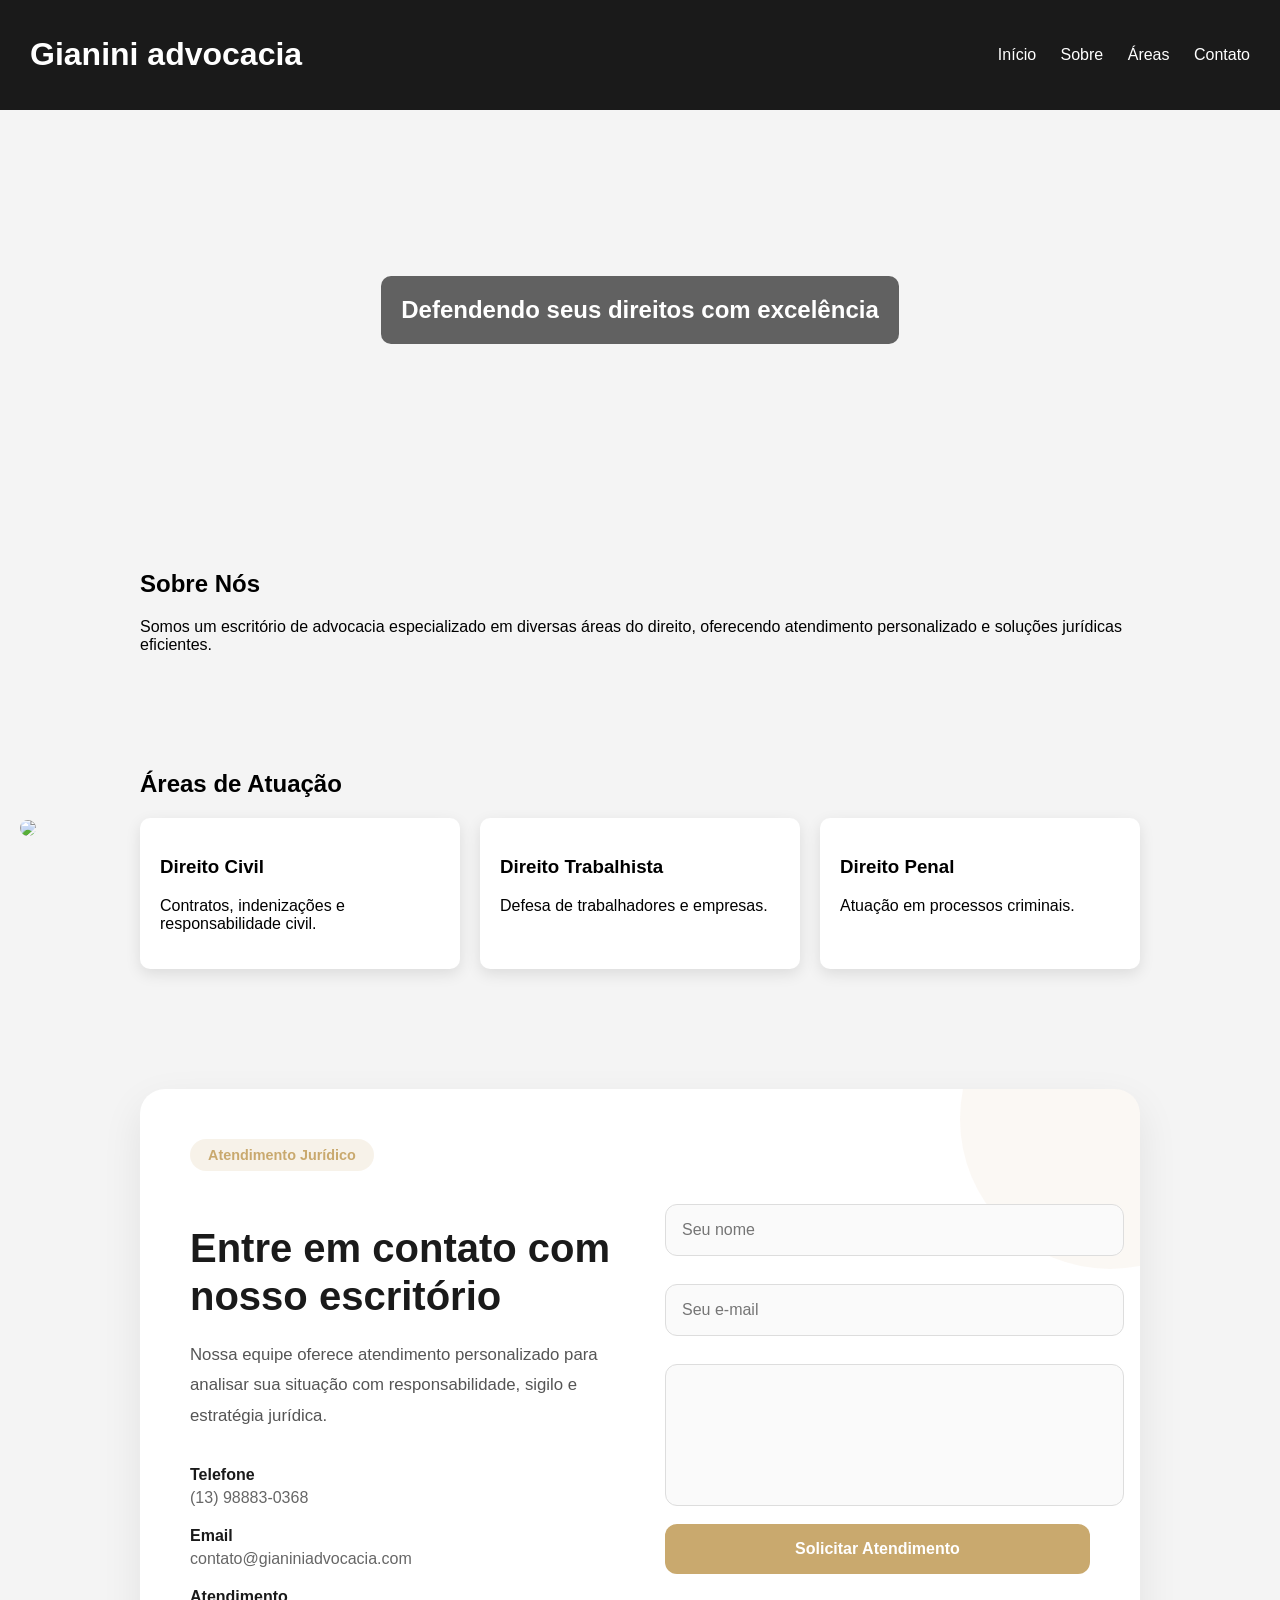
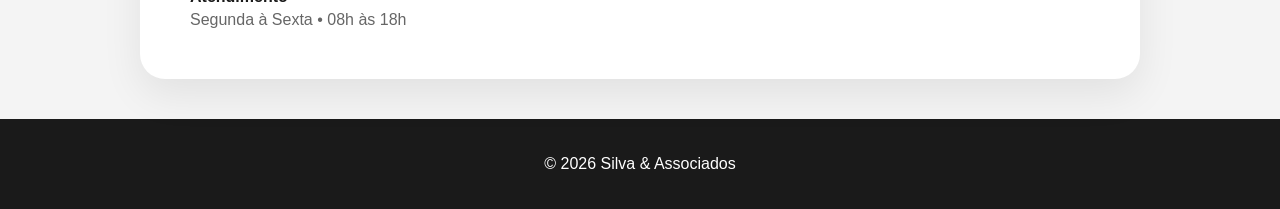
==== index.html @ 5b4afa55 "primeiro commit limpo" ====
<!DOCTYPE html>
<html lang="pt-br">
<head>
<meta charset="UTF-8">
<meta name="viewport" content="width=device-width, initial-scale=1.0">
<title>Gianini advocacia</title>
<link rel= "stylesheet" href="style/index.css">

</head>

<body>

<header>
    <h1>Gianini advocacia</h1>
    <nav>
        <a href="#">Início</a>
        <a href="#sobre">Sobre</a>
        <a href="#areas">Áreas</a>
        <a href="#contato">Contato</a>
    </nav>
</header>

<div class="hero">
    <h2>Defendendo seus direitos com excelência</h2>
</div>

<section id="sobre">
    <h2>Sobre Nós</h2>
    <p>Somos um escritório de advocacia especializado em diversas áreas do direito, oferecendo atendimento personalizado e soluções jurídicas eficientes.</p>
</section>

<section id="areas">
    <h2>Áreas de Atuação</h2>

    <div class="cards">
        <a href="civil.html" class="card">
            <h3>Direito Civil</h3>
            <p>Contratos, indenizações e responsabilidade civil.</p>
        </a>

        <a href="trabalhista.html" class="card">
            <h3>Direito Trabalhista</h3>
            <p>Defesa de trabalhadores e empresas.</p>
        </a>

        <a href="penal.html" class="card">
            <h3>Direito Penal</h3>
            <p>Atuação em processos criminais.</p>
        </a>
    </div>
</section>

<section id="contato">

    <div class="contato-box">

        <div class="contato-info">

            <span class="contato-tag">
                Atendimento Jurídico
            </span>

            <h2>
                Entre em contato com nosso escritório
            </h2>

            <p>
                Nossa equipe oferece atendimento personalizado para analisar
                sua situação com responsabilidade, sigilo e estratégia jurídica.
            </p>

            <div class="contato-detalhes">

                <div class="detalhe">
                    <strong>Telefone</strong>
                    <span>(13) 98883-0368</span>
                </div>

                <div class="detalhe">
                    <strong>Email</strong>
                    <span>contato@gianiniadvocacia.com</span>
                </div>

                <div class="detalhe">
                    <strong>Atendimento</strong>
                    <span>Segunda à Sexta • 08h às 18h</span>
                </div>

            </div>

        </div>

        <form class="contato-form" onsubmit="enviarMensagem(event)">

            <input type="text" placeholder="Seu nome" required>

            <input type="email" placeholder="Seu e-mail" required>

            <textarea 
                placeholder="Descreva brevemente sua situação"
                rows="6"
                required>
            </textarea>

            <button class="btn">
                Solicitar Atendimento
            </button>

        </form>

    </div>

</section>
<footer>
    <p>© 2026 Silva & Associados</p>
</footer>

<!-- WhatsApp -->
<a href="https://wa.me/5513988830368?text=Olá,%20gostaria%20de%20uma%20consulta" 
   class="whatsapp-float" target="_blank">
    <img src="https://cdn-icons-png.flaticon.com/512/733/733585.png">
</a>

<script>
function enviarMensagem(e) {
    e.preventDefault();
    alert("Mensagem enviada!");
}
</script>

</body>
</html>
---- style/index.css ----
body {
        margin: 0;
        font-family: Arial, sans-serif;
        background: #f4f4f4;
    }

    header {
        background: #1a1a1a;
        color: white;
        padding: 15px 30px;
        display: flex;
        justify-content: space-between;
        align-items: center;
    }

    nav a {
        color: white;
        margin-left: 20px;
        text-decoration: none;
    }

    nav a:hover {
        color: #c9a96e;
    }

    .hero {
        background: url('https://images.unsplash.com/photo-1589829545856-d10d557cf95f') no-repeat center/cover;
        height: 400px;
        display: flex;
        align-items: center;
        justify-content: center;
        color: white;
    }

    .hero h2 {
        background: rgba(0,0,0,0.6);
        padding: 20px;
        border-radius: 10px;
    }

    section {
        padding: 40px 20px;
        max-width: 1000px;
        margin: auto;
    }

    .cards {
        display: flex;
        gap: 20px;
        flex-wrap: wrap;
    }

    .card {
        flex: 1;
        min-width: 250px;
        background: white;
        padding: 20px;
        border-radius: 10px;
        text-decoration: none;
        color: black;
        box-shadow: 0 5px 15px rgba(0,0,0,0.1);
        transition: 0.3s;
    }

    .card:hover {
        transform: translateY(-5px);
    }

    .btn {
        background: #c9a96e;
        color: white;
        padding: 10px 20px;
        border: none;
        border-radius: 5px;
        cursor: pointer;
    }

    input, textarea {
        width: 100%;
        padding: 10px;
        margin-top: 10px;
    }

    footer {
        background: #1a1a1a;
        color: white;
        text-align: center;
        padding: 20px;
    }

    /* WhatsApp */
    .whatsapp-float {
        position: fixed;
        bottom: 20px;
        left: 20px;
        width: 60px;
        height: 60px;
    }

    .whatsapp-float img {
        width: 100%;
        border-radius: 50%;
    }

    @media (max-width: 768px) {
        .cards {
            flex-direction: column;
        }
    }
/* ===== CONTATO MODERNO ===== */

#contato{
    padding-top: 80px;
}

.contato-box{
    background: white;

    border-radius: 25px;

    padding: 50px;

    display: flex;
    gap: 50px;

    align-items: center;

    box-shadow: 0 15px 40px rgba(0,0,0,0.08);

    position: relative;
    overflow: hidden;
}

/* efeito de fundo */
.contato-box::before{
    content: "";

    position: absolute;

    width: 300px;
    height: 300px;

    background: rgba(201,169,110,0.08);

    border-radius: 50%;

    top: -120px;
    right: -120px;
}

/* lado esquerdo */
.contato-info{
    flex: 1;
    position: relative;
    z-index: 2;
}

.contato-tag{
    display: inline-block;

    background: rgba(201,169,110,0.15);

    color: #c9a96e;

    padding: 8px 18px;

    border-radius: 30px;

    font-size: 0.9rem;
    font-weight: bold;

    margin-bottom: 20px;
}

.contato-info h2{
    font-size: 2.5rem;

    color: #1a1a1a;

    margin-bottom: 20px;

    line-height: 1.2;
}

.contato-info p{
    color: #555;

    font-size: 1.05rem;

    line-height: 1.8;

    margin-bottom: 35px;
}

/* detalhes */
.contato-detalhes{
    display: flex;
    flex-direction: column;
    gap: 20px;
}

.detalhe{
    display: flex;
    flex-direction: column;
}

.detalhe strong{
    color: #1a1a1a;
    margin-bottom: 5px;
}

.detalhe span{
    color: #666;
}

/* formulário */
.contato-form{
    flex: 1;

    display: flex;
    flex-direction: column;

    gap: 18px;

    position: relative;
    z-index: 2;
}

/* inputs */
.contato-form input,
.contato-form textarea{
    border: 1px solid #ddd;

    border-radius: 12px;

    padding: 16px;

    font-size: 1rem;

    transition: 0.3s;

    background: #fafafa;

    resize: none;
}

.contato-form input:focus,
.contato-form textarea:focus{
    outline: none;

    border-color: #c9a96e;

    background: white;

    box-shadow: 0 0 12px rgba(201,169,110,0.2);
}

/* botão */
.contato-form .btn{
    padding: 16px;

    border-radius: 12px;

    font-size: 1rem;
    font-weight: bold;

    transition: 0.3s;
}

.contato-form .btn:hover{
    background: #b89255;

    transform: translateY(-3px);
}

/* RESPONSIVO */
@media(max-width: 900px){

    .contato-box{
        flex-direction: column;
        padding: 35px;
    }

    .contato-info h2{
        font-size: 2rem;
    }

}
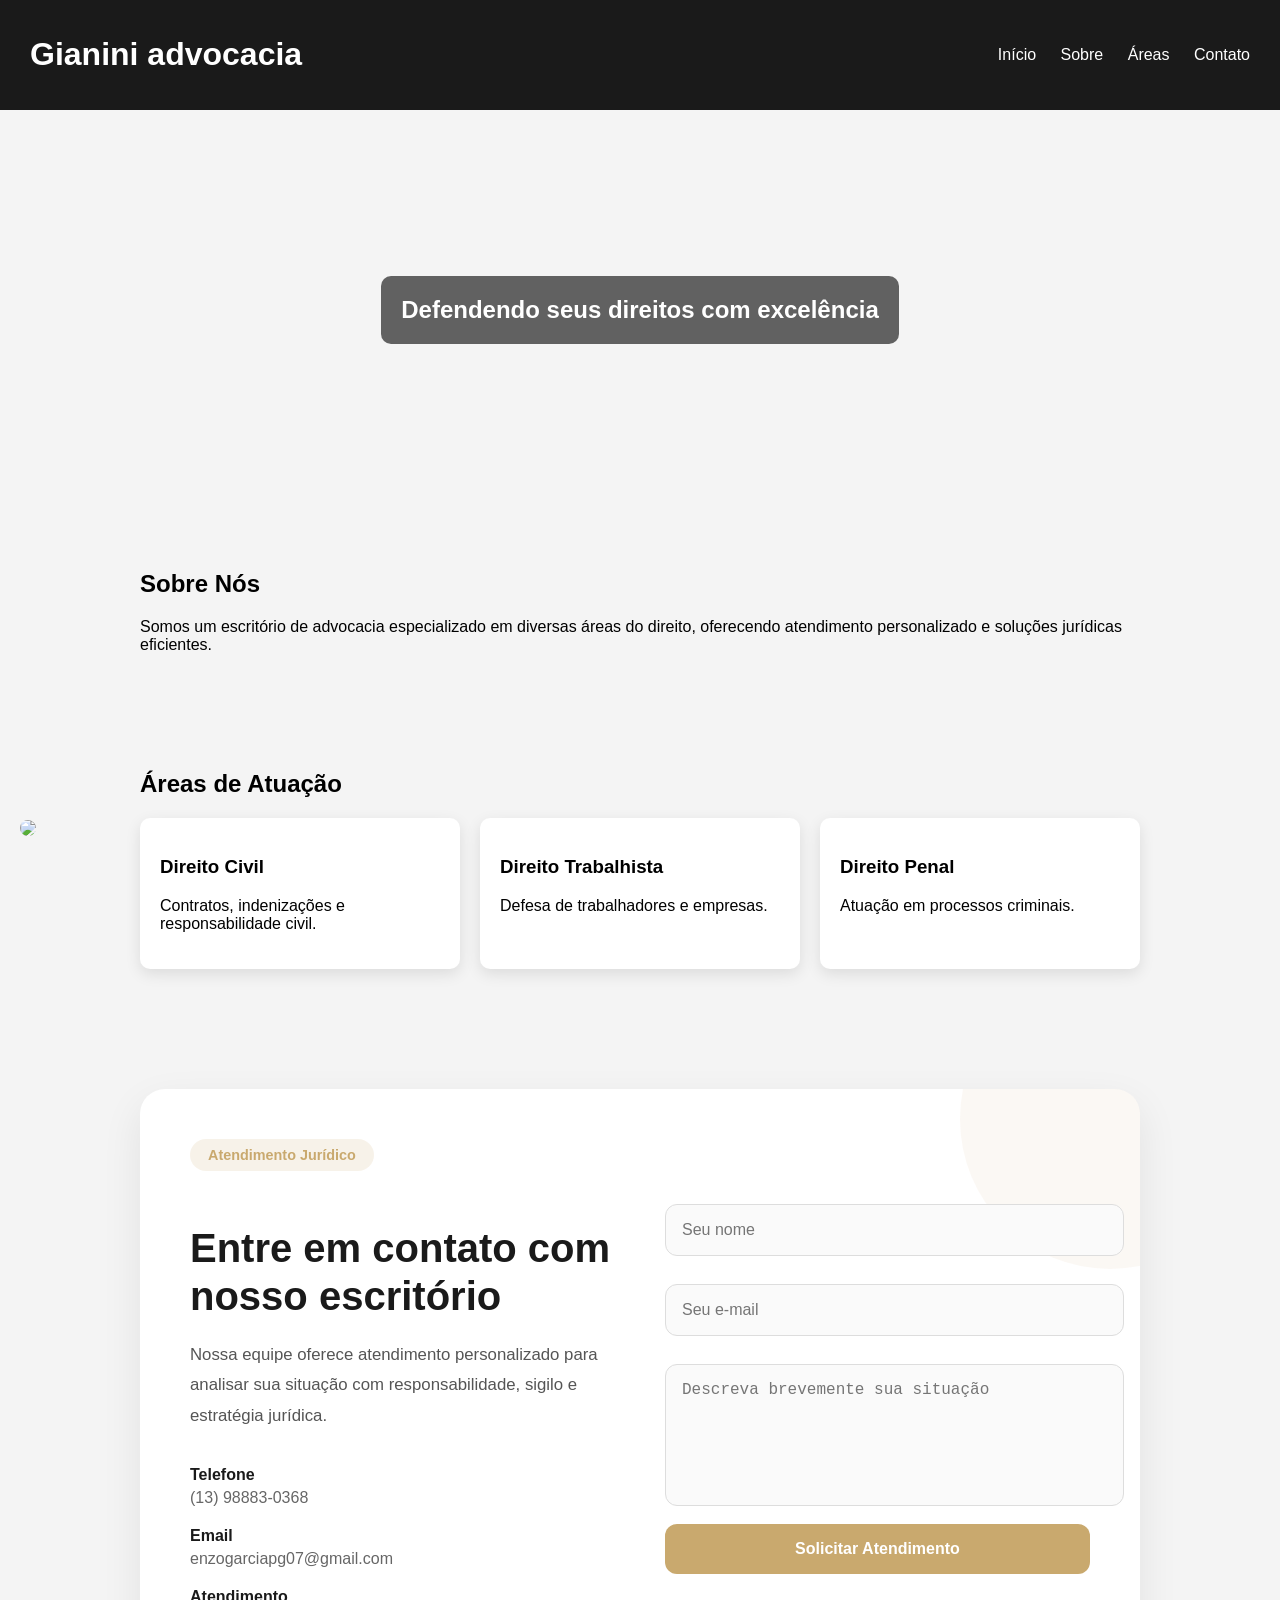
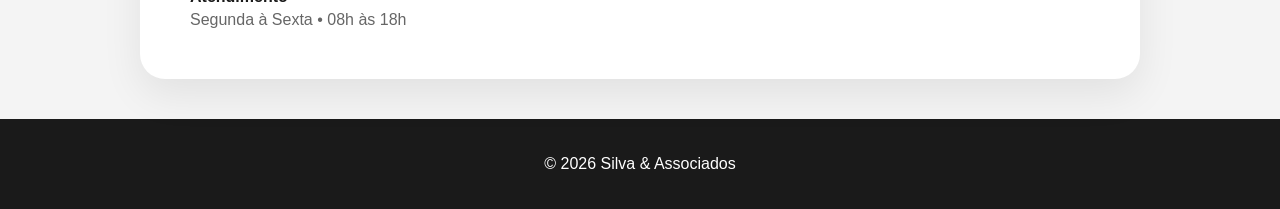
==== commit afe11fc5: "java script para email" ====
--- a/index.html
+++ b/index.html
@@ -78,7 +78,7 @@
 
                 <div class="detalhe">
                     <strong>Email</strong>
-                    <span>contato@gianiniadvocacia.com</span>
+                    <span>enzogarciapg07@gmail.com</span>
                 </div>
 
                 <div class="detalhe">
@@ -90,22 +90,21 @@
 
         </div>
 
-        <form class="contato-form" onsubmit="enviarMensagem(event)">
+        <form id="formContato" class="contato-form" onsubmit="enviarMensagem(event)">
 
-            <input type="text" placeholder="Seu nome" required>
-
-            <input type="email" placeholder="Seu e-mail" required>
-
-            <textarea 
+            <input type="text" name="nome" id="nome" placeholder="Seu nome" required>
+        
+            <input type="email" name="email" id="email" placeholder="Seu e-mail" required>
+        
+            <textarea name="mensagem" id="mensagem"
                 placeholder="Descreva brevemente sua situação"
                 rows="6"
-                required>
-            </textarea>
-
-            <button class="btn">
+                required></textarea>
+        
+            <button type="submit" class="btn">
                 Solicitar Atendimento
             </button>
-
+        
         </form>
 
     </div>
@@ -121,12 +120,7 @@
     <img src="https://cdn-icons-png.flaticon.com/512/733/733585.png">
 </a>
 
-<script>
-function enviarMensagem(e) {
-    e.preventDefault();
-    alert("Mensagem enviada!");
-}
-</script>
+<script src="/js/script.js"></script>
 
 </body>
 </html>
